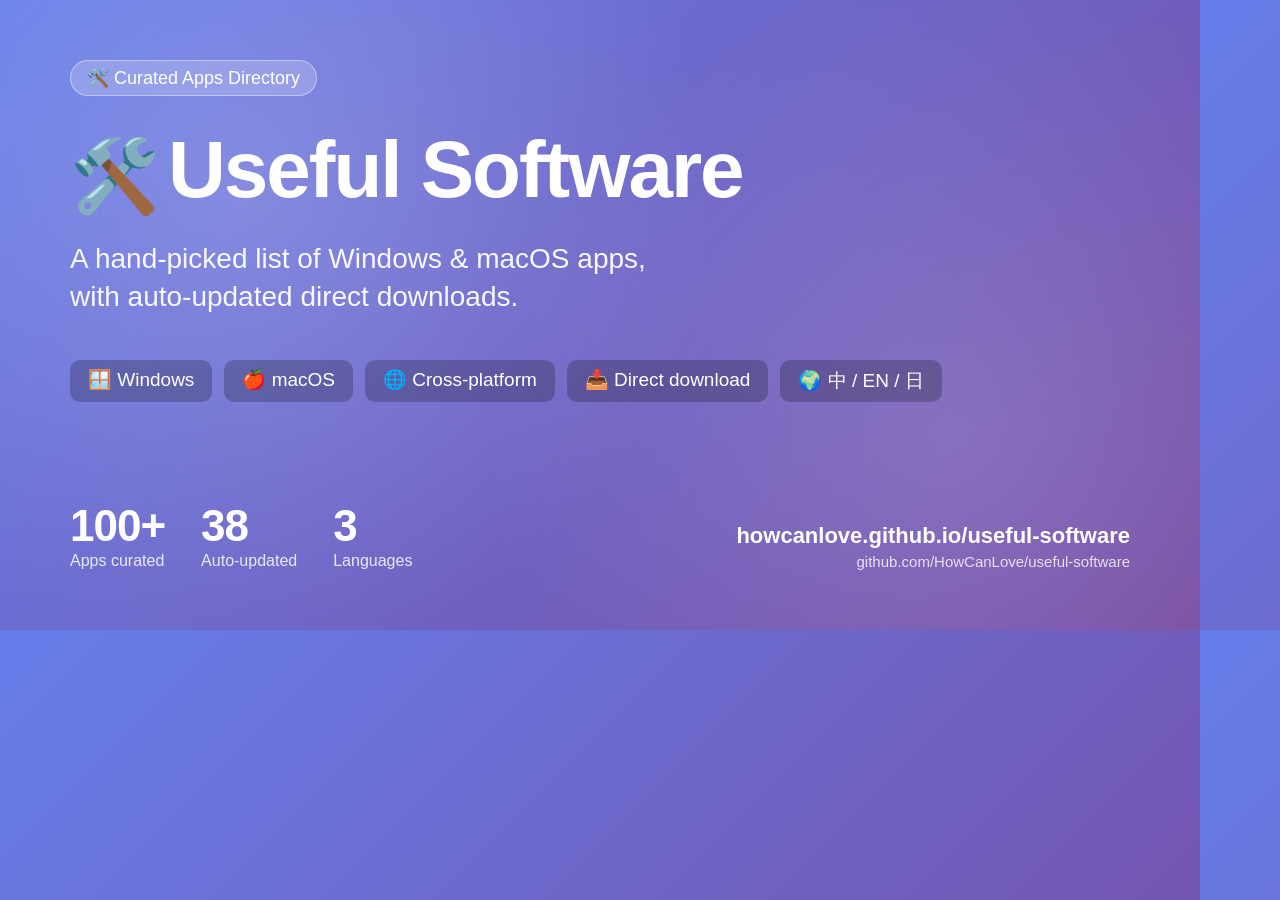
==== scripts/og-template.html @ b6e08cf0 "Add SEO meta tags, OG image, sitemap and robots - Open Graph + Twitter Card meta cover Facebook / We" ====
<!DOCTYPE html>
<html lang="en">
<head>
<meta charset="UTF-8">
<title>OG image</title>
<style>
  * { box-sizing: border-box; margin: 0; padding: 0; }
  html, body { width: 1200px; height: 630px; overflow: hidden; }
  body {
    background: linear-gradient(135deg, #667eea 0%, #764ba2 100%);
    font-family: -apple-system, BlinkMacSystemFont, "Segoe UI", "PingFang SC", "Hiragino Sans GB", "Microsoft YaHei", sans-serif;
    color: white;
    position: relative;
  }
  body::before {
    content: "";
    position: absolute; inset: 0;
    background-image:
      radial-gradient(circle at 20% 30%, rgba(255,255,255,0.18), transparent 45%),
      radial-gradient(circle at 80% 70%, rgba(255,255,255,0.15), transparent 45%);
    pointer-events: none;
  }

  .badge {
    position: absolute; top: 60px; left: 70px;
    padding: 6px 16px;
    background: rgba(255,255,255,0.2);
    border: 1px solid rgba(255,255,255,0.4);
    border-radius: 999px;
    font-size: 18px;
    font-weight: 500;
  }

  h1 {
    position: absolute; top: 130px; left: 70px;
    font-size: 80px;
    font-weight: 800;
    letter-spacing: -2px;
    line-height: 1;
  }
  h1 .emoji { font-size: 72px; margin-right: 10px; vertical-align: -4px; }

  .tagline {
    position: absolute; top: 240px; left: 70px;
    font-size: 28px;
    font-weight: 400;
    opacity: 0.95;
    line-height: 1.35;
    max-width: 1060px;
  }

  .features {
    position: absolute; top: 360px; left: 70px;
    display: flex;
    gap: 12px;
    flex-wrap: nowrap;
  }
  .feature {
    padding: 8px 18px;
    background: rgba(0,0,0,0.22);
    border-radius: 10px;
    font-size: 19px;
    font-weight: 500;
    white-space: nowrap;
  }

  .stats {
    position: absolute; bottom: 60px; left: 70px;
    display: flex;
    gap: 36px;
  }
  .stat-num {
    font-size: 44px;
    font-weight: 800;
    line-height: 1;
    letter-spacing: -1px;
  }
  .stat-lbl {
    font-size: 16px;
    opacity: 0.85;
    margin-top: 4px;
  }

  .url {
    position: absolute; bottom: 60px; right: 70px;
    font-size: 22px;
    font-weight: 600;
    text-align: right;
  }
  .url small { display: block; font-size: 15px; opacity: 0.8; margin-top: 4px; font-weight: 400; }
</style>
</head>
<body>
  <span class="badge">🛠️ Curated Apps Directory</span>
  <h1><span class="emoji">🛠️</span>Useful Software</h1>
  <p class="tagline">A hand-picked list of Windows &amp; macOS apps,<br>with auto-updated direct downloads.</p>
  <div class="features">
    <span class="feature">🪟 Windows</span>
    <span class="feature">🍎 macOS</span>
    <span class="feature">🌐 Cross-platform</span>
    <span class="feature">📥 Direct download</span>
    <span class="feature">🌍 中 / EN / 日</span>
  </div>
  <div class="stats">
    <div>
      <div class="stat-num">100+</div>
      <div class="stat-lbl">Apps curated</div>
    </div>
    <div>
      <div class="stat-num">38</div>
      <div class="stat-lbl">Auto-updated</div>
    </div>
    <div>
      <div class="stat-num">3</div>
      <div class="stat-lbl">Languages</div>
    </div>
  </div>
  <div class="url">
    howcanlove.github.io/useful-software
    <small>github.com/HowCanLove/useful-software</small>
  </div>
</body>
</html>
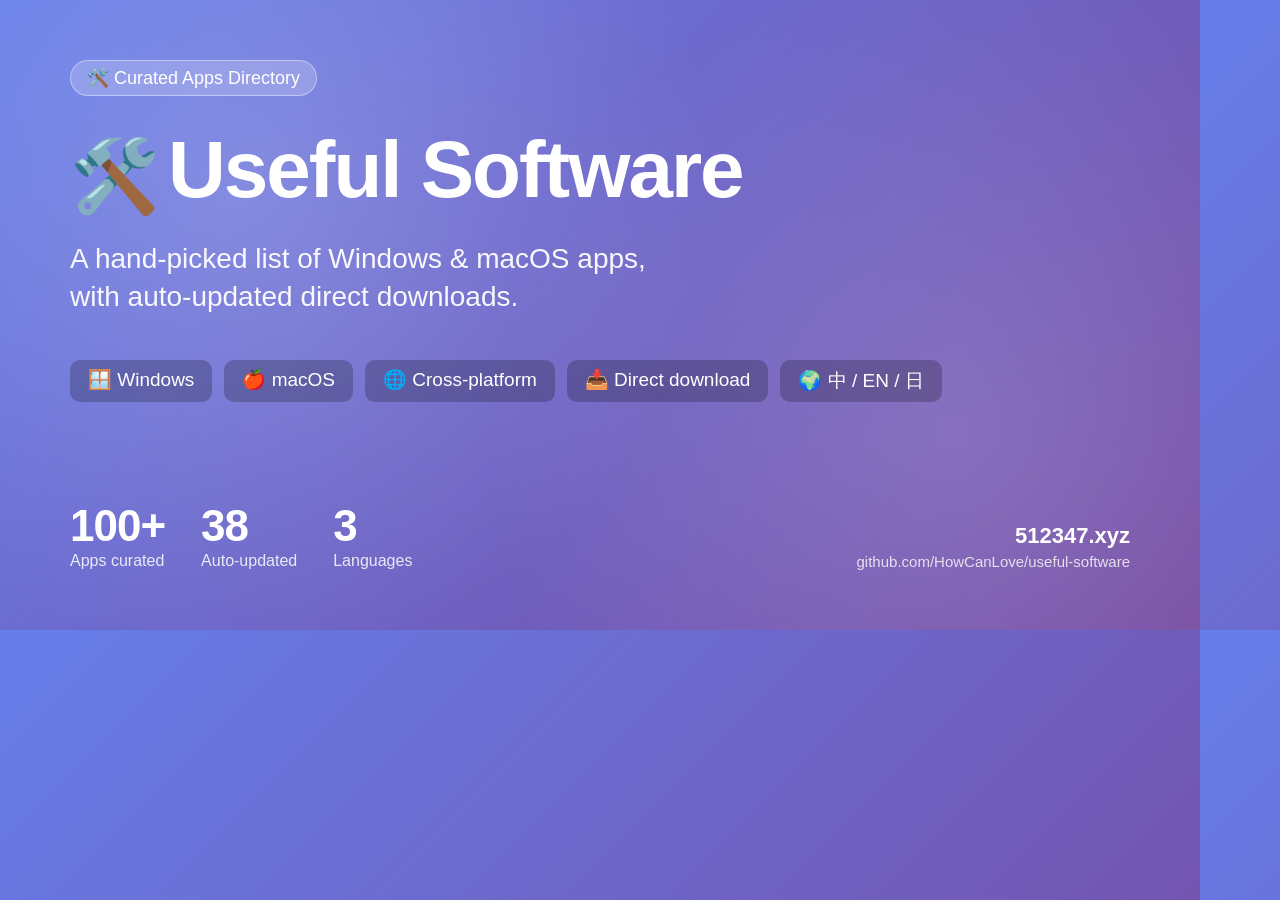
==== commit 02883bff: "Switch canonical URL to 512347.xyz custom domain Adds the CNAME file GitHub Pages reads to bind the " ====
--- a/scripts/og-template.html
+++ b/scripts/og-template.html
@@ -116,7 +116,7 @@
     </div>
   </div>
   <div class="url">
-    howcanlove.github.io/useful-software
+    512347.xyz
     <small>github.com/HowCanLove/useful-software</small>
   </div>
 </body>
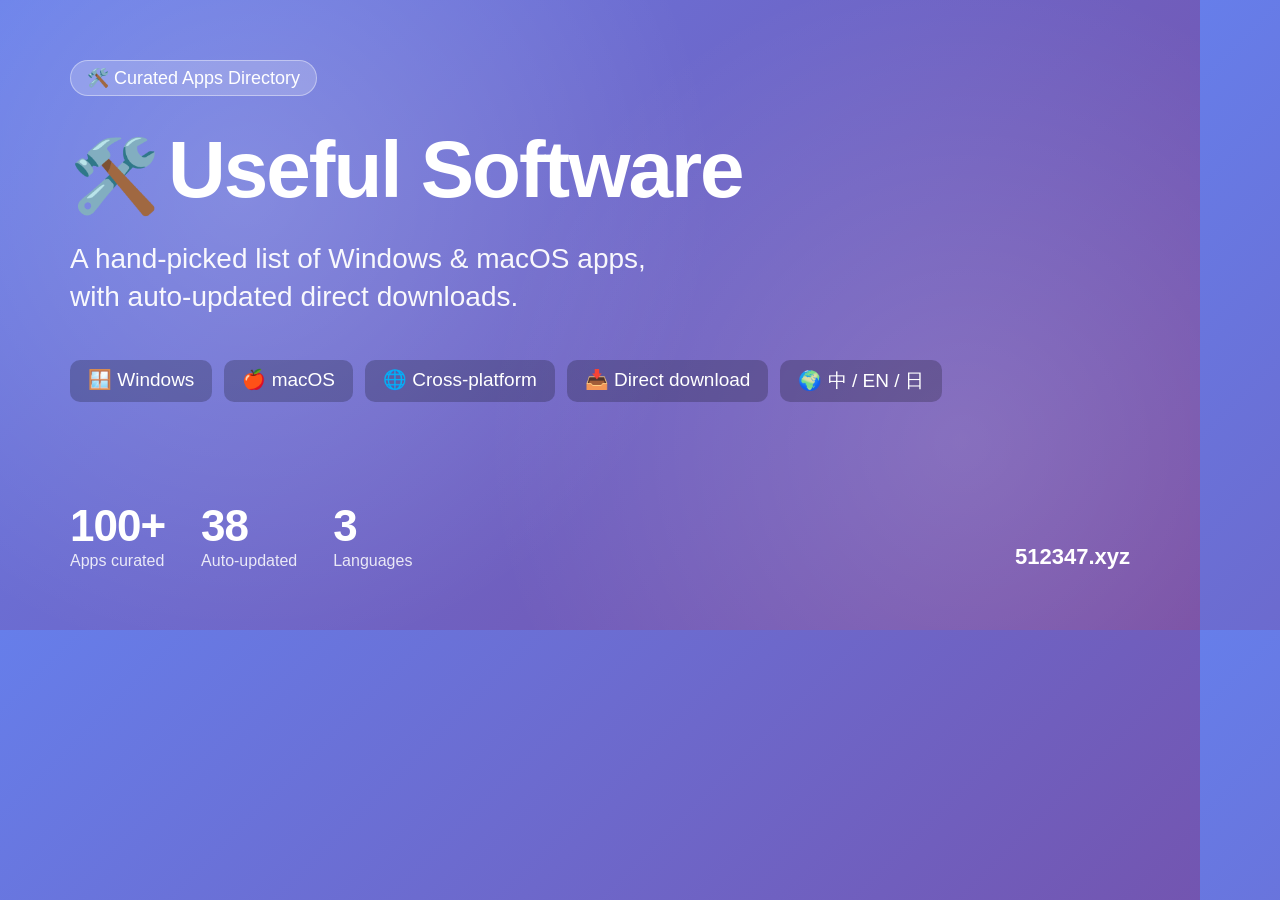
==== commit fd49d307: "移除站点上的 GitHub 链接与用户名痕迹（隐私清理） - 删 header GitHub 链接 + meta author - footer / modal 去除指向仓库的链接 - 重新生成 og" ====
--- a/scripts/og-template.html
+++ b/scripts/og-template.html
@@ -117,7 +117,6 @@
   </div>
   <div class="url">
     512347.xyz
-    <small>github.com/HowCanLove/useful-software</small>
   </div>
 </body>
 </html>
